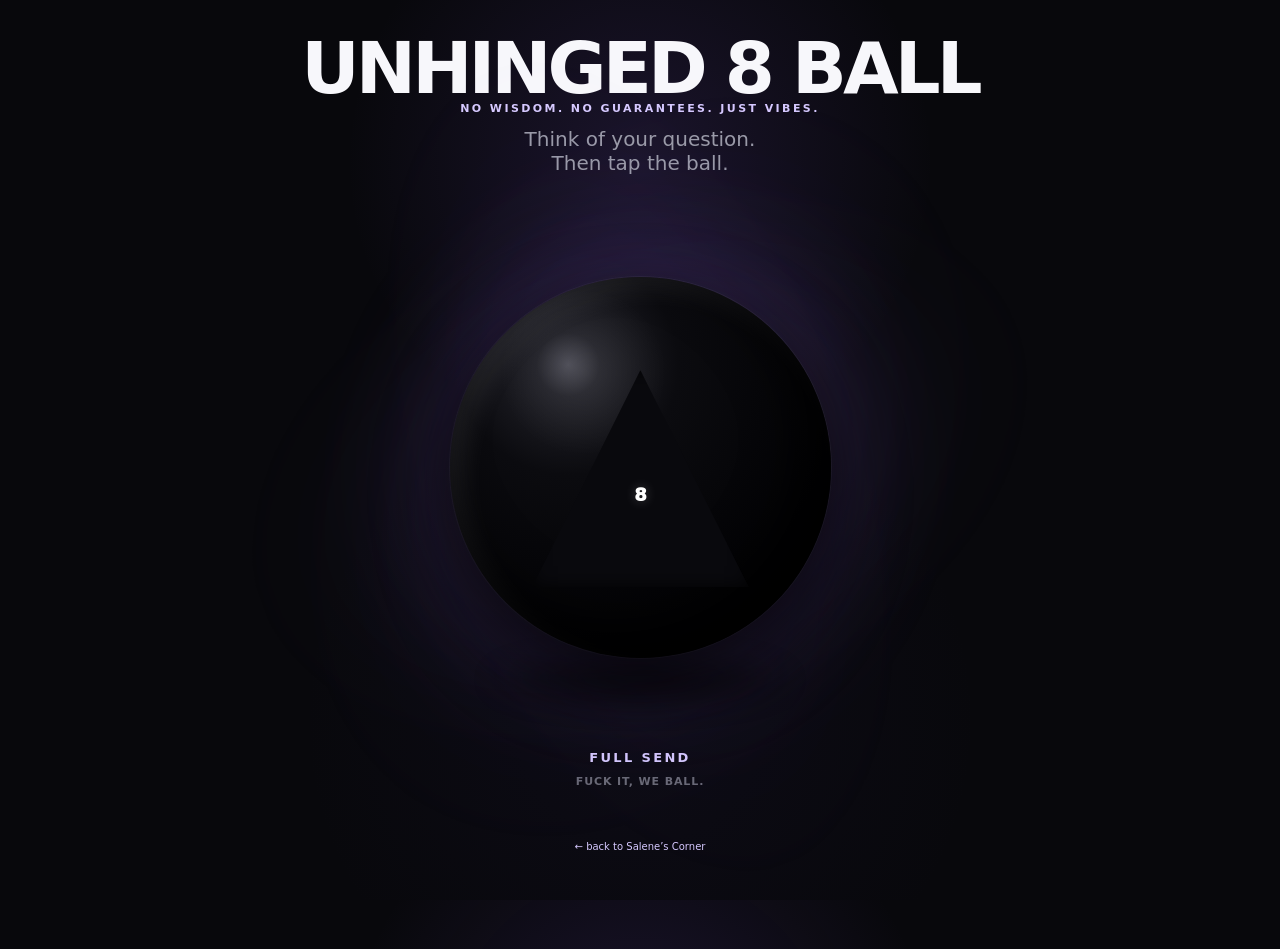
==== index.html @ 7e84ca49 "Use footer home link" ====
<!DOCTYPE html>
<html lang="en">
<head>
<meta charset="UTF-8">
<meta name="viewport" content="width=device-width, initial-scale=1.0">
<title>Unhinged 8 Ball | Think It. Tap It. Ball.</title>
<meta name="description" content="Think of your question. Tap the Unhinged 8 Ball. Accept your fate.">
<style>
  * { box-sizing: border-box; }

  :root {
    --bg: #08080c;
    --panel: #111118;
    --text: #f7f7fb;
    --muted: #9a9aa8;
    --accent: #9b7cff;
    --accent2: #d6c9ff;
  }

  html, body {
    margin: 0;
    min-height: 100%;
    background:
      radial-gradient(circle at 50% 18%, rgba(112, 75, 190, .18), transparent 30%),
      radial-gradient(circle at 50% 80%, rgba(54, 38, 105, .10), transparent 35%),
      var(--bg);
    color: var(--text);
    font-family: Inter, ui-sans-serif, system-ui, -apple-system, BlinkMacSystemFont, "Segoe UI", sans-serif;
  }

  body {
    min-height: 100vh;
    display: flex;
    justify-content: center;
    overflow-x: hidden;
  }

  .app {
    width: min(920px, 100%);
    min-height: 100vh;
    padding: 34px 20px 48px;
    display: flex;
    flex-direction: column;
    align-items: center;
  }

  header {
    text-align: center;
    margin-bottom: 8px;
  }

  .eyebrow {
    color: var(--accent2);
    font-size: 11px;
    font-weight: 800;
    letter-spacing: .22em;
    text-transform: uppercase;
    margin-bottom: 8px;
  }

  h1 {
    margin: 0;
    font-size: clamp(38px, 8vw, 72px);
    line-height: .95;
    letter-spacing: -.055em;
    font-weight: 900;
  }

  .tagline {
    margin: 12px 0 0;
    color: var(--muted);
    font-size: clamp(15px, 2.8vw, 20px);
  }

  .ball-stage {
    position: relative;
    width: min(520px, 88vw);
    aspect-ratio: 1;
    display: grid;
    place-items: center;
    margin: 4px auto 10px;
    cursor: pointer;
    user-select: none;
    -webkit-tap-highlight-color: transparent;
    overflow: visible;
    isolation: isolate;
  }

  .ball-glow {
    position: absolute;
    width: 78%;
    height: 78%;
    border-radius: 50%;
    background: rgba(123, 82, 211, .16);
    filter: blur(50px);
    transition: opacity .35s, transform .35s;
  }

  .ball-glow.pulse {
    animation: glowPulse 1.15s ease both;
  }

  @keyframes glowPulse {
    0% { opacity: .45; transform: scale(.92); }
    45% { opacity: 1; transform: scale(1.12); }
    100% { opacity: .45; transform: scale(1); }
  }

  .ball {
    position: relative;
    z-index: 10;
    width: 76%;
    aspect-ratio: 1;
    border-radius: 50%;
    background:
      radial-gradient(circle at 31% 23%, #45454f 0%, #202027 8%, #0b0b0f 28%, #020204 70%, #000 100%);
    box-shadow:
      inset -25px -28px 55px rgba(0,0,0,.9),
      inset 13px 12px 25px rgba(255,255,255,.08),
      0 28px 70px rgba(0,0,0,.75),
      0 0 0 1px rgba(255,255,255,.06);
    transition: transform .25s ease, filter .25s ease;
    will-change: transform;
  }

  .ball::before {
    content: "";
    position: absolute;
    left: 0;
    top: 0;
    width: 100%;
    height: 100%;
    border-radius: 50%;
    background: radial-gradient(circle at 35% 25%, rgba(255,255,255,.08), transparent 22%);
    pointer-events: none;
  }

  .ball-stage::after {
    z-index: 0;
    content: "";
    position: absolute;
    left: 50%;
    bottom: 7%;
    width: 54%;
    height: 10%;
    transform: translateX(-50%);
    border-radius: 50%;
    background: radial-gradient(ellipse, rgba(0,0,0,.88) 0%, rgba(0,0,0,.5) 48%, transparent 76%);
    filter: blur(13px);
    opacity: .82;
    pointer-events: none;
    z-index: 0;
    transform-origin: center;
  }

  .ball-stage.active::after {
    animation: shadowDance 1.35s cubic-bezier(.36,.07,.19,.97) both;
  }

  @keyframes shadowDance {
    0% { width: 54%; opacity: .82; transform: translateX(-50%) scaleX(1) scaleY(1); }
    14% { width: 38%; opacity: .55; transform: translateX(-115%) scaleX(.65) scaleY(.65) rotate(-8deg); }
    28% { width: 74%; opacity: .96; transform: translateX(15%) scaleX(1.22) scaleY(1.2) rotate(10deg); }
    42% { width: 28%; opacity: .45; transform: translateX(-135%) scaleX(.48) scaleY(.52) rotate(-13deg); }
    56% { width: 80%; opacity: 1; transform: translateX(18%) scaleX(1.3) scaleY(1.28) rotate(14deg); }
    70% { width: 34%; opacity: .52; transform: translateX(-105%) scaleX(.62) scaleY(.65) rotate(-8deg); }
    84% { width: 64%; opacity: .9; transform: translateX(2%) scaleX(1.08) scaleY(1.1) rotate(6deg); }
    94% { width: 52%; opacity: .76; transform: translateX(-45%) scaleX(.96) scaleY(.98) rotate(-2deg); }
    100% { width: 54%; opacity: .82; transform: translateX(-50%) scaleX(1) scaleY(1) rotate(0); }
  }

  .window {
    position: absolute;
    left: 50%;
    top: 53%;
    transform: translate(-50%, -50%);
    width: 57%;
    aspect-ratio: 1;
    background: transparent;
    display: grid;
    place-items: center;
    padding: 0;
    overflow: visible;
    z-index: 2;
  }

  .window::before {
    content: "";
    position: absolute;
    inset: 0;
    background: #09090d;
    clip-path: polygon(50% 0%, 100% 100%, 0% 100%);
    box-shadow: inset 0 0 18px rgba(0,0,0,.9);
    z-index: 0;
    pointer-events: none;
  }

  .answer {
    position: absolute;
    top: 44%;
    left: 24%;
    width: 52%;
    height: 28%;
    display: flex;
    align-items: center;
    justify-content: center;
    text-align: center;
    color: #fff;
    font-size: 18px;
    line-height: 1.03;
    font-weight: 950;
    letter-spacing: -.025em;
    text-transform: uppercase;
    overflow: visible;
    overflow-wrap: anywhere;
    word-break: break-word;
    hyphens: none;
    text-shadow: 0 0 12px rgba(255,255,255,.22);
    z-index: 20;
    padding: 2px;
  }

  .answer.reveal {
    animation: reveal .45s ease both;
  }

  @keyframes reveal {
    0% { opacity: 0; transform: translateY(7px); filter: blur(4px); }
    55% { opacity: .85; transform: translateY(-1px); filter: blur(0); }
    100% { opacity: 1; transform: translateY(0); filter: blur(0); }
  }

  .ball.shaking {
    animation: violentShake 1.35s cubic-bezier(.36,.07,.19,.97) both;
  }

  @keyframes violentShake {
    0%   { transform: translate3d(0,0,0) rotateZ(0deg) rotateX(0deg) rotateY(0deg) scale(1); }
    7%   { transform: translate3d(-24px,-10px,0) rotateZ(-8deg) rotateX(5deg) rotateY(-5deg) scale(1.02); }
    14%  { transform: translate3d(32px,8px,0) rotateZ(10deg) rotateX(-6deg) rotateY(7deg) scale(1.04); }
    21%  { transform: translate3d(-48px,18px,0) rotateZ(-14deg) rotateX(8deg) rotateY(-10deg) scale(1.06); }
    28%  { transform: translate3d(54px,-15px,0) rotateZ(17deg) rotateX(-9deg) rotateY(12deg) scale(1.08); }
    35%  { transform: translate3d(-62px,13px,0) rotateZ(-20deg) rotateX(11deg) rotateY(-14deg) scale(1.1); }
    42%  { transform: translate3d(68px,-18px,0) rotateZ(23deg) rotateX(-12deg) rotateY(16deg) scale(1.11); }
    49%  { transform: translate3d(-70px,20px,0) rotateZ(-25deg) rotateX(13deg) rotateY(-18deg) scale(1.12); }
    56%  { transform: translate3d(72px,-18px,0) rotateZ(27deg) rotateX(-14deg) rotateY(19deg) scale(1.12); }
    63%  { transform: translate3d(-65px,15px,0) rotateZ(-24deg) rotateX(12deg) rotateY(-17deg) scale(1.1); }
    70%  { transform: translate3d(56px,-12px,0) rotateZ(21deg) rotateX(-10deg) rotateY(15deg) scale(1.08); }
    77%  { transform: translate3d(-43px,9px,0) rotateZ(-17deg) rotateX(8deg) rotateY(-12deg) scale(1.06); }
    84%  { transform: translate3d(30px,-6px,0) rotateZ(12deg) rotateX(-6deg) rotateY(8deg) scale(1.04); }
    90%  { transform: translate3d(-18px,4px,0) rotateZ(-7deg) rotateX(4deg) rotateY(-5deg) scale(1.02); }
    96%  { transform: translate3d(7px,-1px,0) rotateZ(3deg) rotateX(-1deg) rotateY(2deg) scale(1.01); }
    100% { transform: translate3d(0,0,0) rotateZ(0deg) rotateX(0deg) rotateY(0deg) scale(1); }
  }

  .ball-stage:hover .ball:not(.shaking) {
    transform: translateY(-5px) scale(1.01);
  }

  .instructions {
    color: #777784;
    font-size: 12px;
    margin-top: -4px;
    margin-bottom: 24px;
  }

  .panel {
    width: min(680px, 100%);
    background: rgba(17,17,24,.78);
    border: 1px solid rgba(255,255,255,.08);
    border-radius: 24px;
    padding: 18px;
    backdrop-filter: blur(18px);
    box-shadow: 0 20px 60px rgba(0,0,0,.25);
  }

  label {
    display: block;
    color: #aaaab7;
    font-size: 12px;
    font-weight: 800;
    letter-spacing: .08em;
    text-transform: uppercase;
    margin: 0 0 8px 4px;
  }

  textarea {
    width: 100%;
    min-height: 76px;
    resize: vertical;
    border: 1px solid rgba(255,255,255,.1);
    border-radius: 16px;
    outline: none;
    background: #0a0a0f;
    color: white;
    padding: 16px;
    font: inherit;
    font-size: 16px;
    line-height: 1.4;
    transition: border-color .2s, box-shadow .2s;
  }

  textarea::placeholder { color: #5f5f6b; }

  textarea:focus {
    border-color: rgba(155,124,255,.7);
    box-shadow: 0 0 0 4px rgba(155,124,255,.1);
  }

  .buttons {
    display: grid;
    grid-template-columns: 1fr 1fr;
    gap: 10px;
    margin-top: 10px;
  }

  button {
    border: 0;
    border-radius: 14px;
    padding: 15px 16px;
    font: inherit;
    font-weight: 900;
    cursor: pointer;
    transition: transform .15s ease, filter .15s ease, background .15s ease;
  }

  button:active { transform: scale(.97); }

  .shake-btn {
    color: #09090c;
    background: linear-gradient(135deg, #e4dcff, #9677ff);
  }

  .shake-btn:hover { filter: brightness(1.08); }

  .again-btn {
    color: #e8e8ef;
    background: #24242d;
  }

  .again-btn:hover { background: #2c2c37; }

  .status {
    min-height: 20px;
    margin-top: 12px;
    text-align: center;
    color: #777784;
    font-size: 12px;
    font-weight: 700;
  }

  .history {
    width: min(680px, 100%);
    margin-top: 18px;
  }

  .history-title {
    color: #686875;
    font-size: 10px;
    letter-spacing: .16em;
    text-transform: uppercase;
    font-weight: 900;
    margin: 0 0 8px 4px;
  }

  .history-list {
    display: flex;
    flex-direction: column;
    gap: 7px;
  }

  .history-item {
    border: 1px solid rgba(255,255,255,.05);
    background: rgba(255,255,255,.025);
    border-radius: 12px;
    padding: 10px 12px;
  }

  .history-q {
    color: #8b8b97;
    font-size: 12px;
  }

  .history-a {
    margin-top: 3px;
    color: #e8e8ef;
    font-size: 13px;
    font-weight: 800;
  }

  .footer {
    margin-top: auto;
    padding-top: 38px;
    color: #4d4d58;
    font-size: 11px;
    text-align: center;
  }

  .salene-home-link { display: inline-block; margin-top: 9px; color: var(--accent2); text-decoration: none; }
  .salene-home-link:hover, .salene-home-link:focus-visible { text-decoration: underline; outline: none; }

  @media (max-width: 560px) {
    .answer {
      top: 43%;
      left: 22%;
      width: 56%;
      height: 29%;
      font-size: 14px;
    }
  }

  @media (prefers-reduced-motion: reduce) {
    *, *::before, *::after {
      animation-duration: .01ms !important;
      animation-iteration-count: 1 !important;
      transition-duration: .01ms !important;
    }
  }

  .fog {
    position: absolute;
    left: 50%;
    top: 50%;
    width: 124%;
    height: 124%;
    margin: 0;
    border-radius: 50%;
    pointer-events: none;
    opacity: .22;
    filter: blur(25px);
    background: radial-gradient(ellipse at center, rgba(183,158,255,.5) 0%, rgba(120,90,190,.2) 34%, transparent 68%);
    mix-blend-mode: screen;
    transform-origin: 50% 50%;
    z-index: 1;
  }

  .fog-a {
    transform: translate(-50%, -50%) rotate(-20deg) scale(1.12, .72);
    animation: fogSwirlA 9s ease-in-out infinite;
  }

  .fog-b {
    transform: translate(-50%, -50%) rotate(35deg) scale(.82, 1.12);
    opacity: .16;
    animation: fogSwirlB 11s ease-in-out infinite reverse;
  }

  .fog-c {
    transform: translate(-50%, -50%) rotate(70deg) scale(1.18, .62);
    opacity: .12;
    animation: fogSwirlC 13s ease-in-out infinite;
  }

  @keyframes fogSwirlA {
    0%, 100% {
      transform: translate(-50%, -50%) rotate(-20deg) scale(1.12, .72);
    }
    50% {
      transform: translate(-50%, -50%) rotate(20deg) scale(1.22, .82);
    }
  }

  @keyframes fogSwirlB {
    0%, 100% {
      transform: translate(-50%, -50%) rotate(35deg) scale(.82, 1.12);
    }
    50% {
      transform: translate(-50%, -50%) rotate(-35deg) scale(.92, 1.22);
    }
  }

  @keyframes fogSwirlC {
    0%, 100% {
      transform: translate(-50%, -50%) rotate(-25deg) scale(1.18, .62);
    }
    50% {
      transform: translate(-50%, -50%) rotate(25deg) scale(1.28, .7);
    }
  }

  .ball-stage.active .fog {
    opacity: .9;
    filter: blur(14px);
    transform-origin: 50% 50%;
    z-index: 0;
  }

  .ball-stage {
    outline: none;
  }

  .tap-prompt {
    margin-top: -7px;
    color: #d6c9ff;
    font-size: 13px;
    font-weight: 900;
    letter-spacing: .18em;
    text-align: center;
    text-transform: uppercase;
    transition: opacity .25s, transform .25s;
  }

  .status {
    min-height: 20px;
    margin-top: 10px;
    color: #696976;
    font-size: 11px;
    font-weight: 800;
    letter-spacing: .08em;
    text-align: center;
    text-transform: uppercase;
  }

  .footer {
    margin-top: auto;
    padding-top: 36px;
    color: #454550;
    font-size: 10px;
    text-align: center;
  }

  .ball-stage.impact {
    animation: stageImpact .22s ease-in-out 3;
  }

  @keyframes stageImpact {
    0%, 100% { transform: translateX(0); }
    25% { transform: translateX(-4px); }
    75% { transform: translateX(4px); }
  }


  .shadow-surge {
    z-index: 0;
    position: absolute;
    left: 50%;
    bottom: 8%;
    width: 28%;
    height: 5%;
    border-radius: 50%;
    background: rgba(0,0,0,.62);
    filter: blur(9px);
    opacity: 0;
    pointer-events: none;
    z-index: 0;
  }

  .ball-stage.active .shadow-surge {
    opacity: .8;
    animation: surgeShadow 1.35s ease both;
  }

  @keyframes surgeShadow {
    0%, 100% { transform: translateX(-50%) scale(1); }
    8% { transform: translateX(-180%) scale(.65); }
    16% { transform: translateX(90%) scale(1.35); }
    24% { transform: translateX(-210%) scale(.5); }
    32% { transform: translateX(110%) scale(1.5); }
    40% { transform: translateX(-190%) scale(.48); }
    48% { transform: translateX(120%) scale(1.55); }
    56% { transform: translateX(-170%) scale(.58); }
    64% { transform: translateX(90%) scale(1.35); }
    74% { transform: translateX(-105%) scale(.75); }
    84% { transform: translateX(60%) scale(1.18); }
    94% { transform: translateX(-20%) scale(.95); }
  }


  .energy-ring {
    position: absolute;
    z-index: 2;
    left: 50%;
    top: 50%;
    width: 86%;
    aspect-ratio: 1;
    border: 2px solid rgba(190,165,255,.45);
    border-radius: 50%;
    transform: translate(-50%,-50%) scale(.8);
    opacity: 0;
    pointer-events: none;
  }

  .ring-one { border-style: solid; }
  .ring-two { width: 104%; border: 2px dashed rgba(215,195,255,.38); }

  .ball-stage.active .ring-one {
    animation: energyRing 1.35s ease-out both;
  }

  .ball-stage.active .ring-two {
    animation: energyRing 1.35s .08s ease-out both, ringSpin 1.35s linear both;
  }

  @keyframes energyRing {
    0% { opacity: 0; transform: translate(-50%,-50%) scale(.65); }
    18% { opacity: .65; }
    70% { opacity: .22; }
    100% { opacity: 0; transform: translate(-50%,-50%) scale(1.35); }
  }

  @keyframes ringSpin {
    from { rotate: 0deg; }
    to { rotate: 220deg; }
  }

  .spark-field {
    position: absolute;
    z-index: 4;
    inset: 8%;
    pointer-events: none;
    z-index: 4;
  }

  .spark-field i {
    position: absolute;
    width: 7px;
    height: 7px;
    border-radius: 50%;
    background: rgba(225,214,255,.9);
    box-shadow: 0 0 10px rgba(185,155,255,.8);
    opacity: 0;
  }

  .spark-field i:nth-child(1) { --sx: -35px; --sy: -10px; left: 12%; top: 42%; }
  .spark-field i:nth-child(2) { --sx: -24px; --sy: -32px; left: 22%; top: 19%; }
  .spark-field i:nth-child(3) { --sx: -4px; --sy: -42px; left: 39%; top: 8%; }
  .spark-field i:nth-child(4) { --sx: 28px; --sy: -30px; left: 68%; top: 14%; }
  .spark-field i:nth-child(5) { --sx: 40px; --sy: -8px; left: 84%; top: 34%; }
  .spark-field i:nth-child(6) { --sx: 42px; --sy: 18px; left: 89%; top: 61%; }
  .spark-field i:nth-child(7) { --sx: 28px; --sy: 34px; left: 72%; top: 83%; }
  .spark-field i:nth-child(8) { --sx: 5px; --sy: 42px; left: 51%; top: 91%; }
  .spark-field i:nth-child(9) { --sx: -28px; --sy: 34px; left: 27%; top: 82%; }
  .spark-field i:nth-child(10) { --sx: -42px; --sy: 16px; left: 10%; top: 66%; }
  .spark-field i:nth-child(11) { --sx: -28px; --sy: -8px; left: 31%; top: 35%; }
  .spark-field i:nth-child(12) { --sx: 31px; --sy: 7px; left: 73%; top: 48%; }

  .ball-stage.active .spark-field i {
    animation: sparks 1.15s ease-out both;
  }

  .ball-stage.active .spark-field i:nth-child(2n) { animation-delay: .08s; }
  .ball-stage.active .spark-field i:nth-child(3n) { animation-delay: .16s; }
  .ball-stage.active .spark-field i:nth-child(5n) { animation-delay: .24s; }

  @keyframes sparks {
    0% { opacity: 0; transform: scale(.2) translate(0,0); }
    18% { opacity: 1; }
    100% { opacity: 0; transform: scale(1.8) translate(var(--sx, 0), var(--sy, -18px)); }
  }


  .ball-stage.flash::before {
    content: "";
    position: absolute;
    inset: 15%;
    border-radius: 50%;
    background: rgba(220,205,255,.22);
    filter: blur(30px);
    opacity: 0;
    pointer-events: none;
    z-index: 6;
  }

  .ball-stage.active.flash::before {
    animation: oracleFlash .12s ease-out both;
  }

  @keyframes oracleFlash {
    0% { opacity: 0; transform: scale(.7); }
    40% { opacity: .75; transform: scale(1.1); }
    100% { opacity: 0; transform: scale(1.3); }
  }

  .ball-stage.active .ball-glow {
    animation: glowPulse 1.35s ease-in-out both, glowFlicker 1.35s linear both;
  }

  @keyframes glowFlicker {
    0%, 100% { filter: blur(50px); }
    18% { filter: blur(32px); }
    24% { filter: blur(58px); }
    42% { filter: blur(28px); }
    58% { filter: blur(55px); }
    76% { filter: blur(34px); }
  }


  @media (min-width: 561px) {
    .ball-stage {
      width: min(560px, 76vw);
    }

    .ball {
      width: 68%;
    }

    .ball-stage.active .fog {
      opacity: .9;
    }

    .ball-stage.active .energy-ring {
      animation-duration: 1.35s;
    }

    .ball-stage.active .spark-field i {
      animation-duration: 1.35s;
    }
  }

  @media (max-width: 560px) {
    .answer {
      top: 44%;
      left: 18%;
      width: 64%;
      height: 29%;
      font-size: clamp(10px, 3vw, 15px);
    }

    .answer.long {
      font-size: clamp(7.5px, 2.7vw, 11px);
    }

    .answer.very-long {
      font-size: clamp(5.8px, 2.1vw, 8.5px);
    }
  }

</style>
</head>
<body>
<main class="app">
  <header>
    <h1>UNHINGED 8 BALL</h1>
    <div class="eyebrow">NO WISDOM. NO GUARANTEES. JUST VIBES.</div>
    <p class="tagline">Think of your question.<br>Then tap the ball.</p>
  </header>

  <section class="ball-stage" id="ballStage" aria-label="Tap the 8 Ball">
    <div class="fog fog-a"></div>
    <div class="fog fog-b"></div>
    <div class="fog fog-c"></div>
    <div class="ball-glow"></div>
    <div class="energy-ring ring-one"></div>
    <div class="energy-ring ring-two"></div>
    <div class="spark-field" aria-hidden="true">
      <i></i><i></i><i></i><i></i><i></i><i></i><i></i><i></i><i></i><i></i><i></i><i></i>
    </div>
    <div class="shadow-surge"></div>

    <div class="ball" id="ball">
      <div class="window">
        <div class="answer" id="answer">8</div>
      </div>
    </div>
  </section>

  <div class="tap-prompt" id="tapPrompt">FULL SEND</div>
  <div class="status" id="status">FUCK IT, WE BALL.</div>
  <footer class="footer"><a class="salene-home-link" href="https://saleney.github.io/">← back to Salene’s Corner</a></footer>

</main>

<script>
const answers = [
  "GIRL. STAND UP.",
  "BE FUCKING SERIOUS.",
  "YOU KNOW DAMN WELL.",
  "I'M NOT ENABLING THIS.",
  "ABSOLUTELY NOT. GO TO BED.",
  "DELETE THE NUMBER.",
  "BLOCKED IN THE SPIRITUAL REALM.",
  "THAT'S BETWEEN YOU AND GOD.",
  "ASK YOUR THERAPIST.",
  "I'M AN ORACLE, NOT A MIRACLE WORKER.",
  "WE'VE DISCUSSED THIS.",
  "YOU'RE EMBARRASSING BOTH OF US.",
  "PUT THE PHONE DOWN.",
  "LOG OFF.",
  "CLOSE THE APP.",
  "NO ❤️",
  "I HAVE CONCERNS.",
  "THIS IS WHY I HAVE TRUST ISSUES.",
  "YOU'RE ABOUT TO LEARN THE HARD WAY.",
  "CHARACTER DEVELOPMENT INCOMING.",
  "THAT SOUNDS LIKE A TERRIBLE IDEA.",
  "I'M GOING TO PRETEND YOU DIDN'T ASK THAT.",
  "RESPECTFULLY, WHAT THE FUCK?",
  "YOU'RE BETTER THAN THIS.",
  "BECAUSE APPARENTLY WE HAVE TO LEARN EVERYTHING THE HARD WAY.",
  "I CAN'T KEEP DOING THIS WITH YOU.",
  "YOU'RE ASKING THE WRONG BALL.",
  "THE ANSWER IS IN YOUR NOTES APP.",
  "CHECK YOUR OWN TEXTS.",
  "THIS IS A 2 A.M. DECISION AND IT SHOWS.",
  "SLEEP ON IT.",
  "WAIT 24 HOURS.",
  "NO DECISIONS WHILE EMOTIONAL.",
  "YOU'RE IN YOUR DELUSIONAL ERA.",
  "I SUPPORT THE DELUSION.",
  "HONESTLY? SEND IT.",
  "CHAOS APPROVED.",
  "I DID NOT EXPECT YOU TO ASK THAT.",
  "FASCINATING. TERRIBLE.",
  "I'M NOT SIGNING OFF ON THIS.",
  "YOU'RE GOING TO DO IT ANYWAY, AREN'T YOU?",
  "FINE. FUCK IT.",
  "MAY GOD BE WITH YOU.",
  "GIRL WHAT.",
  "I'M TIRED.",
  "YOU CANNOT KEEP BRINGING ME THIS.",
  "YOU NEED TO SIT DOWN.",
  "THE BALL HAS CONCERNS.",
  "I HAVE QUESTIONS TOO.",
  "WE BOTH KNOW THE ANSWER.",
  "YOU DID NOT COME HERE FOR THE TRUTH.",
  "YOU CAME HERE FOR VALIDATION.",
  "AND I'M NOT GIVING IT TO YOU.",
  "THE 8 BALL HAS LEFT THE CHAT.",
  "THIS IS ABOVE MY PAY GRADE.",
  "I WOULD NOT TELL MY WORST ENEMY TO DO THIS.",
  "ABSOLUTELY NOT, NEXT.",
  "YOU'RE FREE TO IGNORE ME. YOU WON'T.",
  "DO IT. I WANT TO SEE WHAT HAPPENS.",
  "FUCK AROUND AND FIND OUT.",
  "CONGRATULATIONS, YOU'VE CREATED A PROBLEM.",
  "I'M SCREAMING.",
  "OH, THIS IS GOING TO BE BAD.",
  "NOT THE MOVE.",
  "WHAT COULD POSSIBLY GO WRONG?",
  "LIFE IS SHORT. MAKE QUESTIONABLE CHOICES.",
  "YOLO, BUT WITH CONSEQUENCES.",
  "I DIDN'T SAY IT WAS A GOOD IDEA. I SAID DO IT.",
  "NO THOUGHTS. JUST VIBES.",
  "THIS WILL EITHER BE ICONIC OR A TERRIBLE MISTAKE.",
  "FUCK IT, WE BALL.",
  "WE BALL.",
  "SEND IT.",
  "YOU'VE BEEN WAITING FOR PERMISSION. HERE IT IS.",
  "I'M NOT YOUR MOM.",
  "YOU'RE MAKING THIS MY PROBLEM NOW.",
  "ABSOLUTELY UNHINGED. APPROVED.",
  "I CANNOT IN GOOD CONSCIENCE RECOMMEND THIS. WHICH MEANS... PROBABLY.",
  "I'M NOT SAYING YES. I'M ALSO NOT SAYING NO. GOOD LUCK.",
  "THE VIBES ARE QUESTIONABLE.",
  "THE VIBES ARE IMMACULATE. PROCEED.",
  "THIS IS A TERRIBLE IDEA. I LOVE IT.",
  "YOU'RE GOING TO HAVE A STORY TO TELL.",
  "NOTHING GOOD HAPPENS AFTER MIDNIGHT.",
  "YOU ALREADY KNOW WHAT YOU SHOULD DO.",
  "I SAID WHAT I SAID.",
  "NEXT QUESTION.",
  "I REFUSE TO PARTICIPATE.",
  "WE ARE NOT REVISITING THIS.",
  "THERE IS NO ADULT SUPERVISION HERE.",
  "YOU'RE ON YOUR OWN, SOLDIER.",
  "I BELIEVE IN YOU. UNFORTUNATELY.",
  "EMOTIONALLY? YES. LOGICALLY? ABSOLUTELY NOT.",
  "MY SOURCES SAY: GIRL, NO.",
  "THE ANSWER IS LOUDER THAN YOUR EXCUSES.",
  "I'M GOING TO NEED YOU TO BE NORMAL FOR FIVE MINUTES.",
  "YOU'RE REALLY COMMITTED TO THE BIT.",
  "I RESPECT THE AUDACITY.",
  "HONESTLY? ICONIC.",
  "THIS IS HOW THE PLOT THICKENS.",
  "CHARACTER DEVELOPMENT HAS ENTERED THE CHAT."
];

const rareAnswers = [
  "FUCK IT, WE BALL.",
  "THE BALL HAS CHOSEN CHAOS.",
  "YOU'RE GOING TO DO IT. I'M JUST HERE FOR THE CONSEQUENCES.",
  "I HAVE SEEN THE FUTURE. IT'S MESSY.",
  "I'M CALLING THE COUNCIL.",
  "THE PROPHECY WAS NOT PREPARED FOR THIS.",
  "ERROR: TOO UNHINGED TO ANSWER.",
  "THE BALL IS JUDGING YOU SILENTLY.",
  "I'M PUTTING THIS QUESTION BACK IN THE BOX."
];

const ball = document.getElementById("ball");
const stage = document.getElementById("ballStage");
const answer = document.getElementById("answer");
const glow = document.querySelector(".ball-glow");
const prompt = document.getElementById("tapPrompt");
const status = document.getElementById("status");

let shaking = false;
let lastIndex = -1;
let lastAnswer = null;

function fitAnswer() {
  answer.style.fontSize = "";

  // One shared default size for the entire answer set. Only shrink when the
  // rendered answer cannot fit inside the triangle's safe middle zone.
  const defaultSize = window.innerWidth < 560 ? 14 : 18;
  const minSize = window.innerWidth < 560 ? 8 : 10;
  let size = defaultSize;

  answer.classList.remove("long", "very-long");
  answer.style.fontSize = size + "px";

  const safeWidth = answer.clientWidth - 10;
  const safeHeight = answer.clientHeight - 8;

  while (size > minSize) {
    const range = document.createRange();
    range.selectNodeContents(answer);
    const textRect = range.getBoundingClientRect();

    if (
      textRect.width <= safeWidth &&
      textRect.height <= safeHeight
    ) {
      break;
    }

    size -= 0.5;
    answer.style.fontSize = size + "px";
  }
}

function pickAnswer() {
  const useRare = Math.random() < 0.08;
  const pool = useRare ? rareAnswers : answers;

  let result;
  do {
    result = pool[Math.floor(Math.random() * pool.length)];
  } while (pool.length > 1 && result === lastAnswer);

  lastAnswer = result;
  return result;
}


// ---------- UNHINGED SOUND ENGINE ----------
let audioCtx = null;

function getAudio() {
  if (!audioCtx) {
    audioCtx = new (window.AudioContext || window.webkitAudioContext)();
  }
  if (audioCtx.state === "suspended") audioCtx.resume();
  return audioCtx;
}

function noiseBurst(duration, volume, filterFreq, type = "bandpass") {
  const ctx = getAudio();
  const buffer = ctx.createBuffer(1, Math.floor(ctx.sampleRate * duration), ctx.sampleRate);
  const data = buffer.getChannelData(0);

  for (let i = 0; i < data.length; i++) {
    data[i] = (Math.random() * 2 - 1) * Math.pow(1 - i / data.length, 1.8);
  }

  const source = ctx.createBufferSource();
  const filter = ctx.createBiquadFilter();
  const gain = ctx.createGain();

  filter.type = type;
  filter.frequency.value = filterFreq;
  filter.Q.value = 1.2;
  gain.gain.setValueAtTime(volume, ctx.currentTime);
  gain.gain.exponentialRampToValueAtTime(.001, ctx.currentTime + duration);

  source.buffer = buffer;
  source.connect(filter);
  filter.connect(gain);
  gain.connect(ctx.destination);
  source.start();
}

function thump() {
  const ctx = getAudio();
  const now = ctx.currentTime;

  // Short plastic knock, not a bass hit.
  const osc = ctx.createOscillator();
  const gain = ctx.createGain();
  const filter = ctx.createBiquadFilter();

  osc.type = "triangle";
  osc.frequency.setValueAtTime(210, now);
  osc.frequency.exponentialRampToValueAtTime(105, now + .07);

  filter.type = "bandpass";
  filter.frequency.value = 620;
  filter.Q.value = 3;

  gain.gain.setValueAtTime(.0001, now);
  gain.gain.exponentialRampToValueAtTime(.13, now + .006);
  gain.gain.exponentialRampToValueAtTime(.001, now + .085);

  osc.connect(filter);
  filter.connect(gain);
  gain.connect(ctx.destination);
  osc.start(now);
  osc.stop(now + .09);
}

function shakeSound() {
  const ctx = getAudio();
  const now = ctx.currentTime;

  // Bright, irregular plastic clicks. These should sound like the ball
  // physically rattling, rather than a low electronic buzz.
  for (let i = 0; i < 17; i++) {
    const t = now + i * .062 + Math.random() * .025;
    const osc = ctx.createOscillator();
    const gain = ctx.createGain();
    const filter = ctx.createBiquadFilter();

    osc.type = i % 3 === 0 ? "square" : "triangle";
    const base = 420 + Math.random() * 520;
    osc.frequency.setValueAtTime(base, t);
    osc.frequency.exponentialRampToValueAtTime(base * .55, t + .035);

    filter.type = "bandpass";
    filter.frequency.value = 850 + Math.random() * 900;
    filter.Q.value = 2.5;

    gain.gain.setValueAtTime(.0001, t);
    gain.gain.exponentialRampToValueAtTime(.035 + Math.random() * .035, t + .004);
    gain.gain.exponentialRampToValueAtTime(.0001, t + .045);

    osc.connect(filter);
    filter.connect(gain);
    gain.connect(ctx.destination);
    osc.start(t);
    osc.stop(t + .05);
  }

  // Very light high-passed air underneath the clicks.
  noiseBurst(.9, .018, 1800, "highpass");
}

function whoosh() {
  const ctx = getAudio();
  const now = ctx.currentTime;

  // Airy upward sweep with no sub-bass.
  const osc = ctx.createOscillator();
  const gain = ctx.createGain();
  const filter = ctx.createBiquadFilter();

  osc.type = "sine";
  osc.frequency.setValueAtTime(260, now);
  osc.frequency.exponentialRampToValueAtTime(1050, now + .48);

  filter.type = "highpass";
  filter.frequency.setValueAtTime(350, now);
  filter.frequency.exponentialRampToValueAtTime(900, now + .48);

  gain.gain.setValueAtTime(.0001, now);
  gain.gain.exponentialRampToValueAtTime(.045, now + .12);
  gain.gain.exponentialRampToValueAtTime(.001, now + .55);

  osc.connect(filter);
  filter.connect(gain);
  gain.connect(ctx.destination);
  osc.start(now);
  osc.stop(now + .57);

  noiseBurst(.5, .012, 2200, "highpass");
}

function revealSound() {
  const ctx = getAudio();
  const now = ctx.currentTime;

  // Two soft tones for the "oracle speaks" moment.
  [261.63, 392.00].forEach((freq, i) => {
    const osc = ctx.createOscillator();
    const gain = ctx.createGain();

    osc.type = "sine";
    osc.frequency.value = freq;

    gain.gain.setValueAtTime(.0001, now + i * .055);
    gain.gain.exponentialRampToValueAtTime(.09, now + i * .055 + .025);
    gain.gain.exponentialRampToValueAtTime(.001, now + i * .055 + .55);

    osc.connect(gain);
    gain.connect(ctx.destination);
    osc.start(now + i * .055);
    osc.stop(now + i * .055 + .58);
  });
}


function shake() {
  if (shaking) return;
  shaking = true;

  // Unlock audio from the user's tap and start the physical sequence.
  getAudio();
  thump();
  shakeSound();

  prompt.textContent = "THE BALL IS THINKING...";
  status.textContent = "FUCK IT, WE BALL.";

  setTimeout(() => { status.textContent = "OH, YOU WANT AN ANSWER?"; }, 280);
  setTimeout(() => { status.textContent = "HOLD ON."; }, 620);
  setTimeout(() => { status.textContent = "CHAOS IN PROGRESS."; }, 920);

  answer.classList.remove("reveal", "long", "very-long");
  answer.style.opacity = "0";
  glow.classList.remove("pulse");
  stage.classList.add("active");
  ball.classList.remove("shaking");
  stage.classList.remove("flash");
  void ball.offsetWidth;
  void glow.offsetWidth;
  ball.classList.add("shaking");
  glow.classList.add("pulse");

  setTimeout(() => {
    whoosh();
    stage.classList.add("flash");
    setTimeout(() => stage.classList.remove("flash"), 160);
  }, 260);

  setTimeout(() => {
    stage.classList.add("flash");
    setTimeout(() => stage.classList.remove("flash"), 160);
  }, 650);

  setTimeout(() => {
    stage.classList.add("impact");
    setTimeout(() => stage.classList.remove("impact"), 700);
  }, 220);

  setTimeout(() => {
    const result = pickAnswer();
    answer.textContent = result;
    fitAnswer();
    requestAnimationFrame(() => {
      fitAnswer();
      answer.style.opacity = "1";
      answer.classList.add("reveal");
    });
    prompt.textContent = "FULL SEND AGAIN";
    status.textContent = "THE BALL HAS SPOKEN.";

    setTimeout(() => {
      ball.classList.remove("shaking");
      shaking = false;
    }, 250);
  }, 1350);
}

window.addEventListener("resize", () => {
  if (answer.textContent !== "8") fitAnswer();
});

stage.addEventListener("click", shake);
stage.addEventListener("keydown", (e) => {
  if (e.key === "Enter" || e.key === " ") {
    e.preventDefault();
    shake();
  }
});
</script>
</body>
</html>
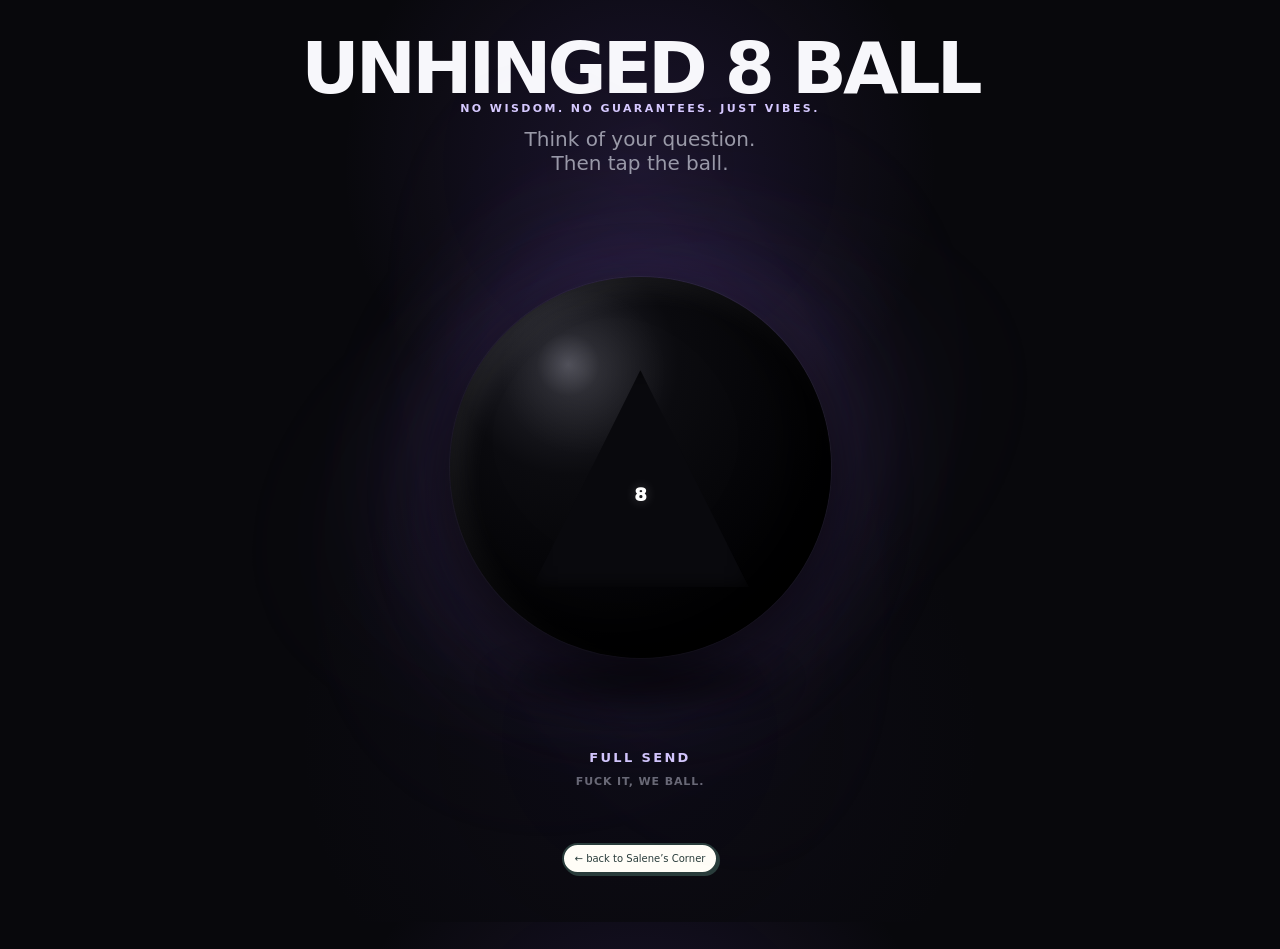
==== commit 5346bf0d: "Style footer home navigation" ====
--- a/index.html
+++ b/index.html
@@ -396,8 +396,8 @@
     text-align: center;
   }
 
-  .salene-home-link { display: inline-block; margin-top: 9px; color: var(--accent2); text-decoration: none; }
-  .salene-home-link:hover, .salene-home-link:focus-visible { text-decoration: underline; outline: none; }
+  .salene-home-link { display: inline-block; margin-top: 12px; padding: 8px 11px; border: 2px solid #293c3b; border-radius: 999px; background: #fffdf7; color: #293c3b; box-shadow: 2px 2px 0 #293c3b; font-size: 10px; text-decoration: none; }
+  .salene-home-link:hover, .salene-home-link:focus-visible { background: #ffe477; text-decoration: none; outline: 2px solid #293c3b; outline-offset: 2px; }
 
   @media (max-width: 560px) {
     .answer {
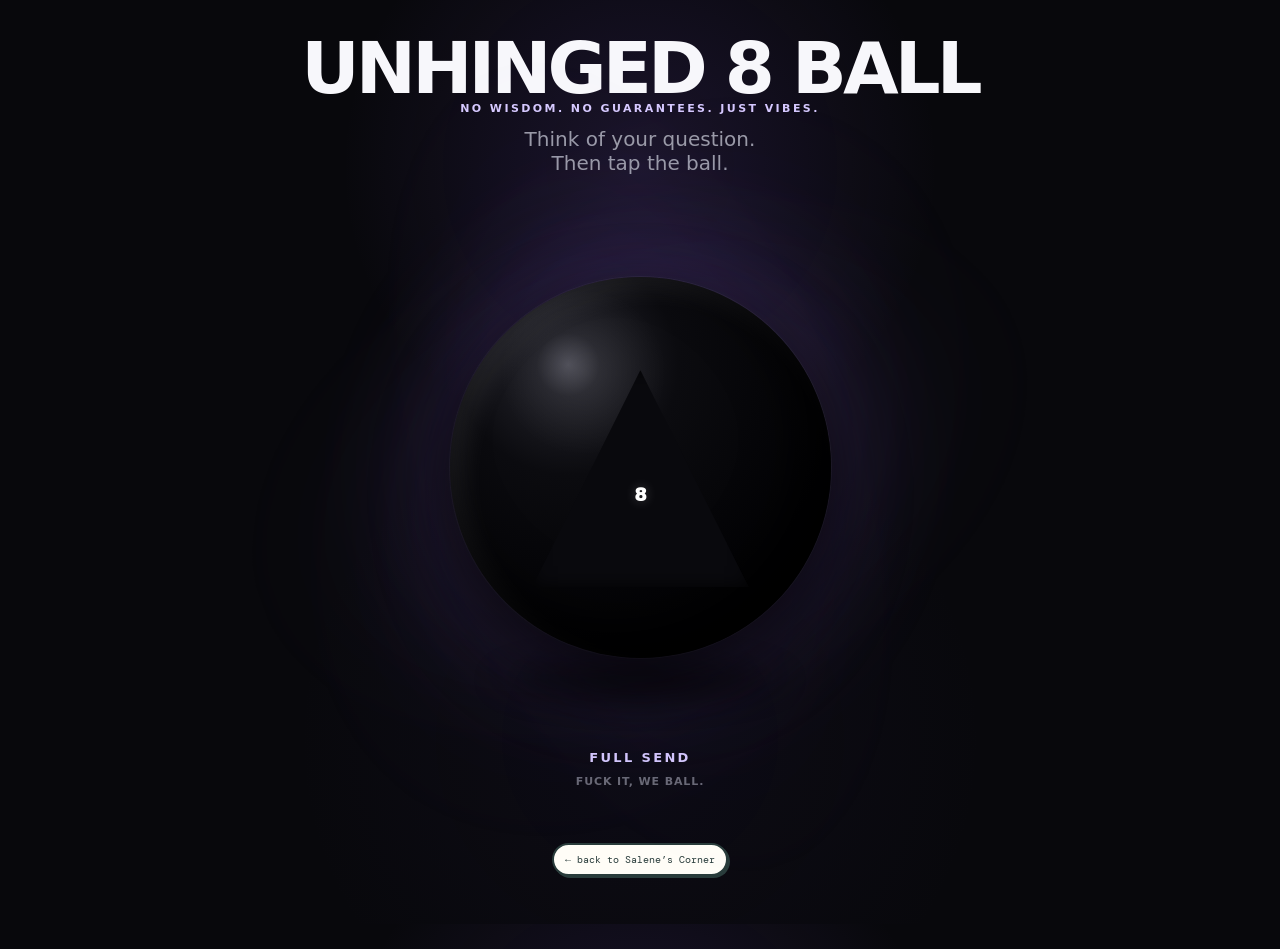
==== commit f2f2306a: "Match shared navigation button" ====
--- a/index.html
+++ b/index.html
@@ -6,6 +6,7 @@
 <title>Unhinged 8 Ball | Think It. Tap It. Ball.</title>
 <meta name="description" content="Think of your question. Tap the Unhinged 8 Ball. Accept your fate.">
 <style>
+  @import url('https://fonts.googleapis.com/css2?family=DM+Mono&display=swap');
   * { box-sizing: border-box; }
 
   :root {
@@ -396,7 +397,7 @@
     text-align: center;
   }
 
-  .salene-home-link { display: inline-block; margin-top: 12px; padding: 8px 11px; border: 2px solid #293c3b; border-radius: 999px; background: #fffdf7; color: #293c3b; box-shadow: 2px 2px 0 #293c3b; font-size: 10px; text-decoration: none; }
+  .salene-home-link { display: inline-block; margin-top: 12px; padding: 8px 11px; border: 2px solid #293c3b; border-radius: 999px; background: #fffdf7; color: #293c3b; box-shadow: 2px 2px 0 #293c3b; font: 10px "DM Mono", monospace; text-decoration: none; }
   .salene-home-link:hover, .salene-home-link:focus-visible { background: #ffe477; text-decoration: none; outline: 2px solid #293c3b; outline-offset: 2px; }
 
   @media (max-width: 560px) {
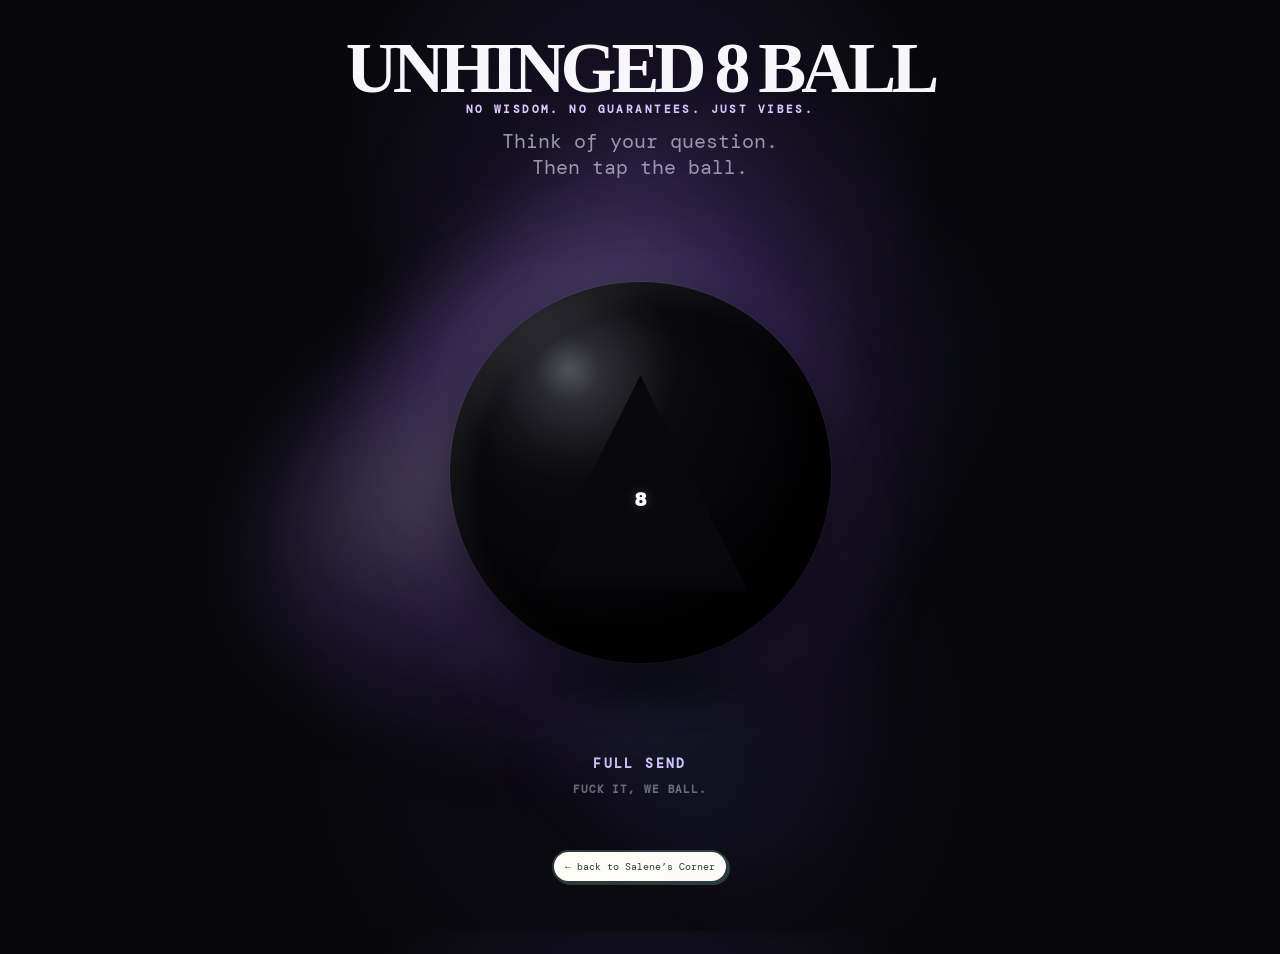
==== commit 9f123120: "Enhance 8 Ball fog and typography" ====
--- a/index.html
+++ b/index.html
@@ -726,6 +726,12 @@
     }
   }
 
+  @import url('https://fonts.googleapis.com/css2?family=DM+Mono&family=Fraunces:opsz,wght@9..144,700&display=swap');
+  h1 { font-family: Fraunces, Georgia, serif; letter-spacing: -.07em; }
+  .eyebrow, .tagline, .tap-prompt, .status, .footer { font-family: "DM Mono", monospace; }
+  .fog{opacity:.34;filter:blur(32px);background:radial-gradient(ellipse at 30% 40%,rgba(238,221,255,.7) 0%,rgba(158,104,255,.38) 28%,rgba(73,38,133,.18) 54%,transparent 72%);}
+  .fog-b{opacity:.24;mix-blend-mode:color-dodge}.fog-c{opacity:.2;background:radial-gradient(ellipse at 70% 62%,rgba(111,235,255,.28),rgba(132,69,231,.26) 36%,transparent 70%)}
+  .ball-stage.active .fog{opacity:1;filter:blur(19px)}
 </style>
 </head>
 <body>
@@ -1109,6 +1115,9 @@
   answer.classList.remove("reveal", "long", "very-long");
   answer.style.opacity = "0";
   glow.classList.remove("pulse");
+  // Reset the fog state so every click gives desktop users a fresh visible gust.
+  stage.classList.remove("active");
+  void stage.offsetWidth;
   stage.classList.add("active");
   ball.classList.remove("shaking");
   stage.classList.remove("flash");
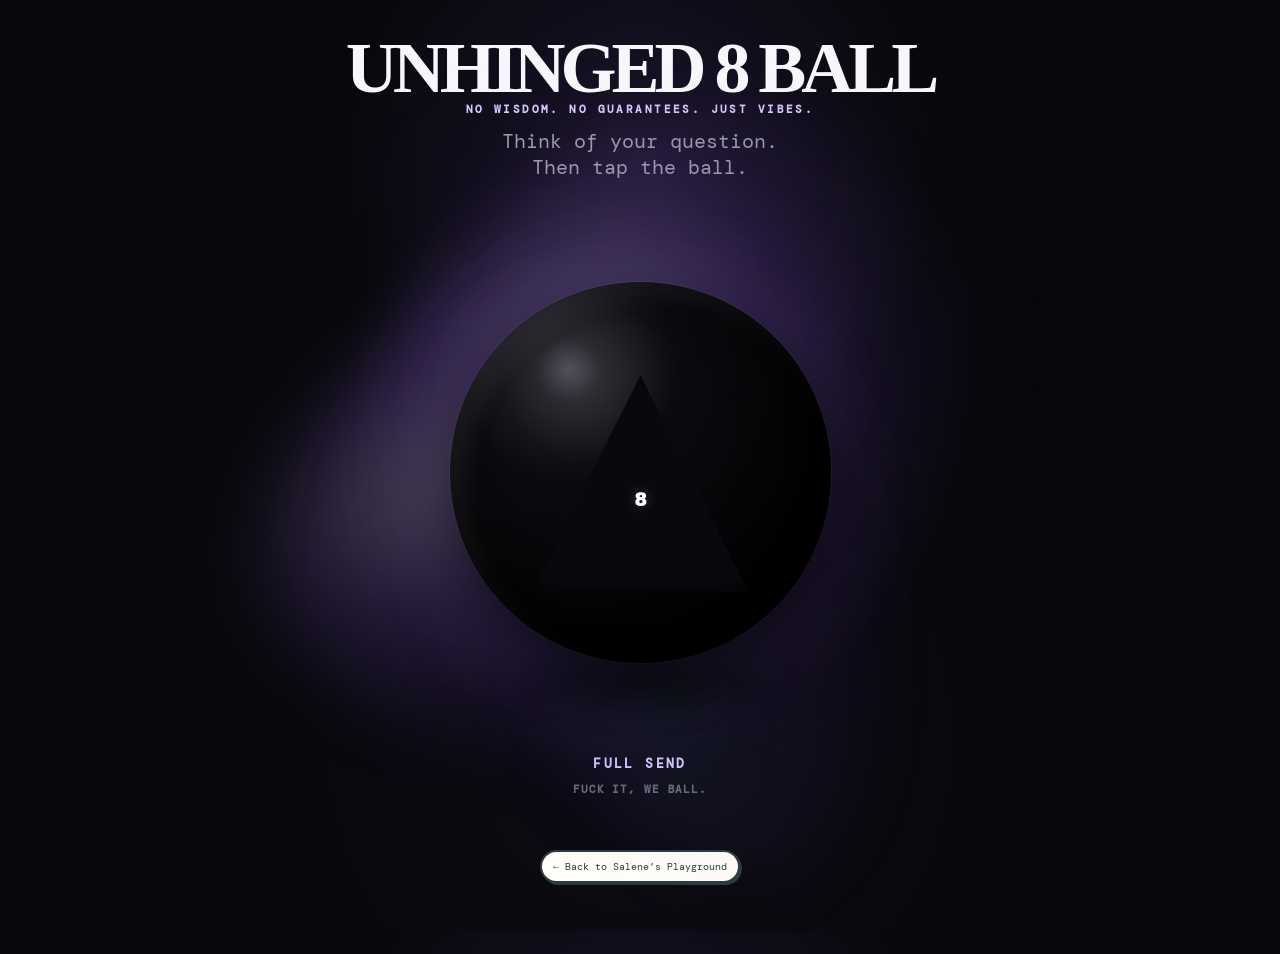
==== commit 3393a2ff: "Rename return links to Salene's Playground" ====
--- a/index.html
+++ b/index.html
@@ -763,7 +763,7 @@
 
   <div class="tap-prompt" id="tapPrompt">FULL SEND</div>
   <div class="status" id="status">FUCK IT, WE BALL.</div>
-  <footer class="footer"><a class="salene-home-link" href="https://saleney.github.io/">← back to Salene’s Corner</a></footer>
+  <footer class="footer"><a class="salene-home-link" href="https://saleney.github.io/">← Back to Salene’s Playground</a></footer>
 
 </main>
 
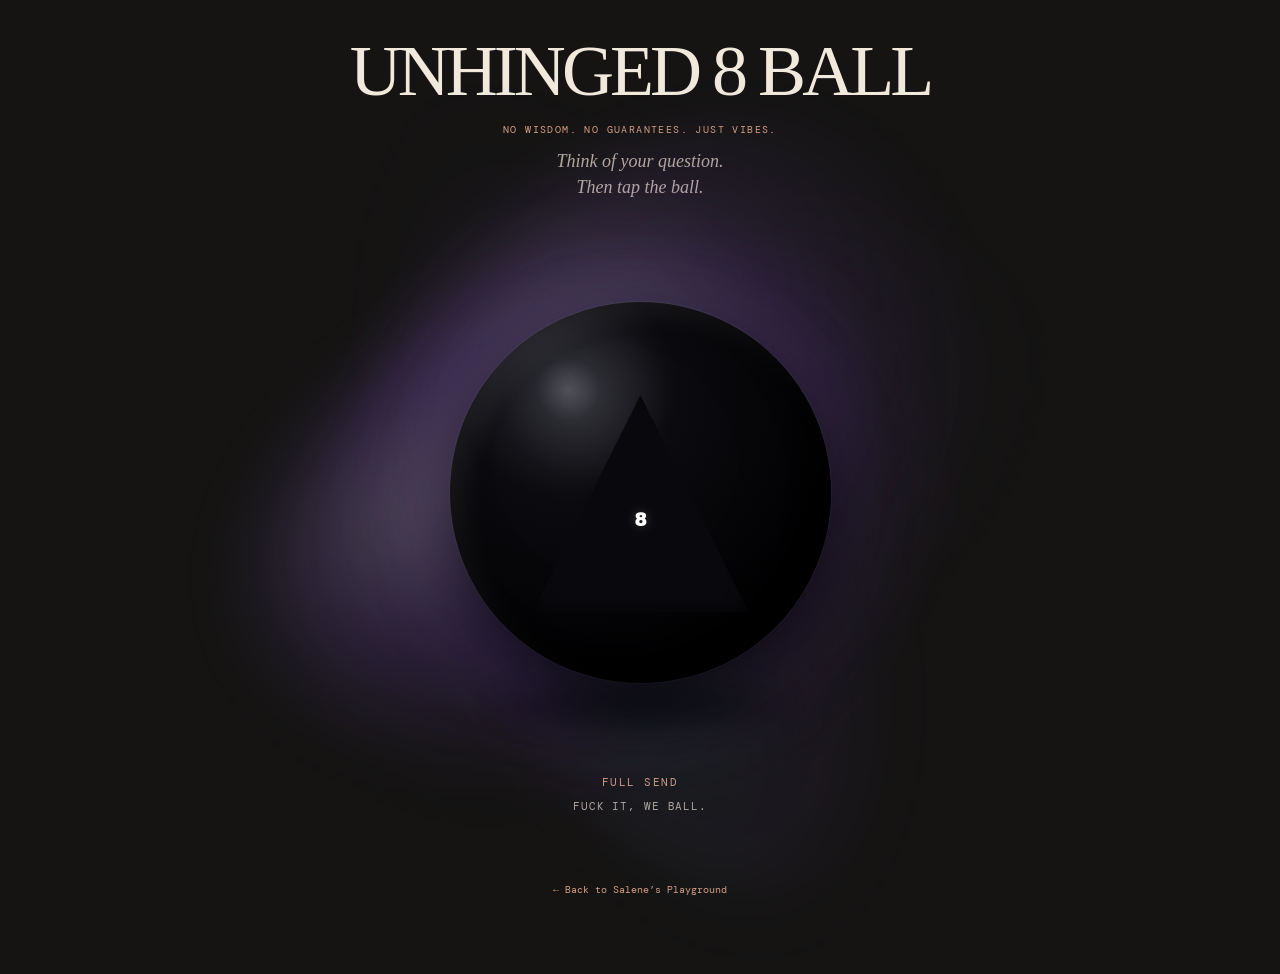
==== commit 45dfb724: "Give the oracle a restrained night-edition editorial frame" ====
--- a/index.html
+++ b/index.html
@@ -732,6 +732,19 @@
   .fog{opacity:.34;filter:blur(32px);background:radial-gradient(ellipse at 30% 40%,rgba(238,221,255,.7) 0%,rgba(158,104,255,.38) 28%,rgba(73,38,133,.18) 54%,transparent 72%);}
   .fog-b{opacity:.24;mix-blend-mode:color-dodge}.fog-c{opacity:.2;background:radial-gradient(ellipse at 70% 62%,rgba(111,235,255,.28),rgba(132,69,231,.26) 36%,transparent 70%)}
   .ball-stage.active .fog{opacity:1;filter:blur(19px)}
+
+  /* A night edition: paper typography around the original oracle. */
+  :root { --bg: #151413; --text: #f0e9dc; --muted: #b3aa9c; --accent2: #d5a083; }
+  html, body { background: var(--bg); }
+  .app { overflow-x: clip; }
+  h1 { font-family: Georgia, serif; font-weight: 400; letter-spacing: -.055em; line-height: 1.04; }
+  .eyebrow { margin-top: 14px; font-size: 10px; font-weight: 400; letter-spacing: .14em; }
+  .tagline { font-family: Georgia, serif; font-style: italic; font-size: 18px; line-height: 1.45; }
+  .tap-prompt { color: #d5a083; font-weight: 400; font-size: 11px; letter-spacing: .14em; }
+  .status, .footer { color: #b3aa9c; font-weight: 400; }
+  .salene-home-link { min-height: 44px; display: inline-flex; align-items: center; background: none; color: #d5a083; border: 0; border-radius: 0; box-shadow: none; padding: 8px 0; }
+  .salene-home-link:hover, .salene-home-link:focus-visible { background: none; color: #f0e9dc; text-decoration: underline; outline-color: #d5a083; }
+  .ball-stage:focus-visible { outline: 1px solid #d5a083; outline-offset: -16px; }
 </style>
 </head>
 <body>
@@ -742,7 +755,7 @@
     <p class="tagline">Think of your question.<br>Then tap the ball.</p>
   </header>
 
-  <section class="ball-stage" id="ballStage" aria-label="Tap the 8 Ball">
+  <section class="ball-stage" id="ballStage" role="button" tabindex="0" aria-label="Tap the 8 Ball">
     <div class="fog fog-a"></div>
     <div class="fog fog-b"></div>
     <div class="fog fog-c"></div>
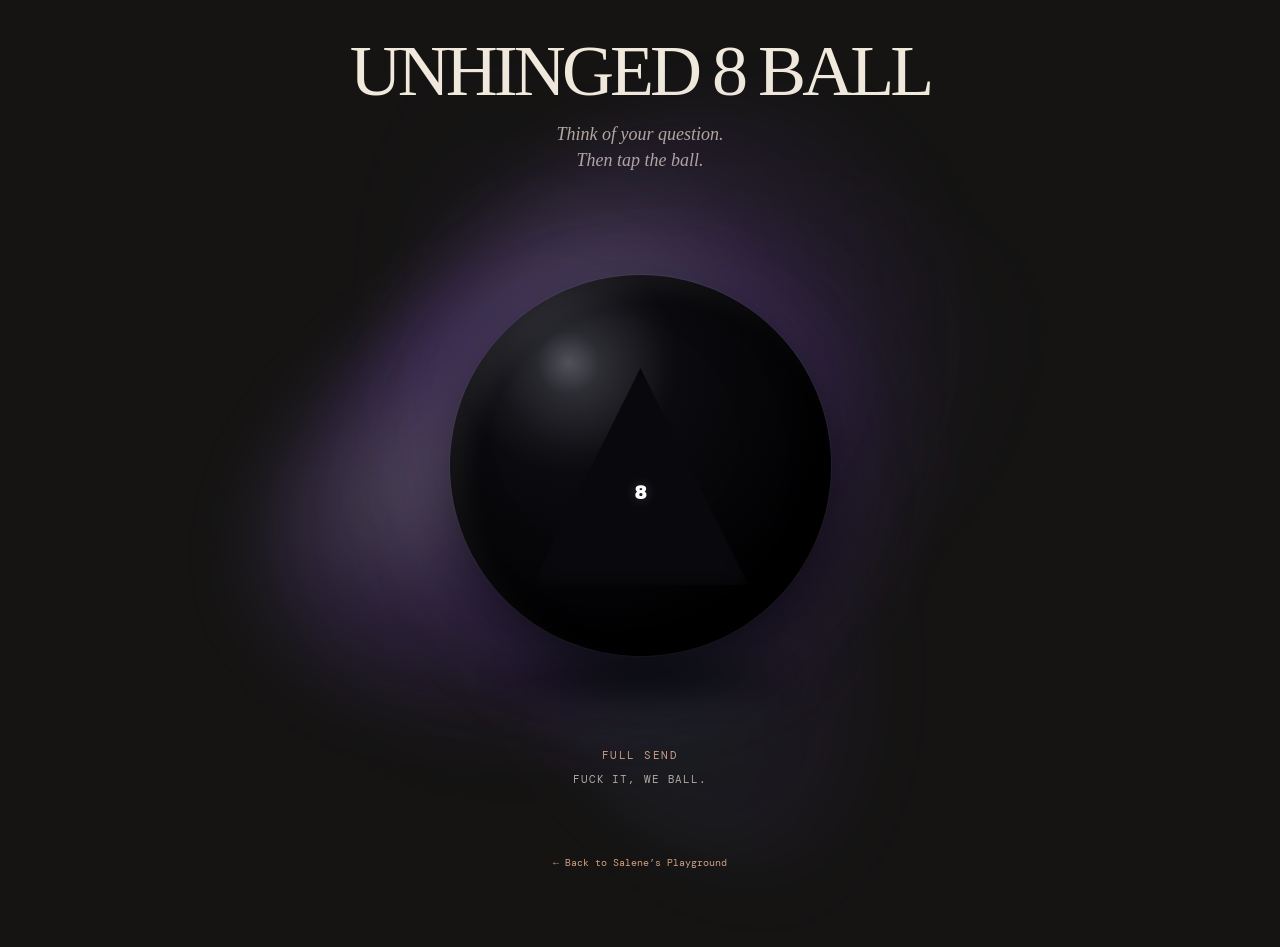
==== commit e04196a5: "Remove redundant 8 Ball atmosphere tagline" ====
--- a/index.html
+++ b/index.html
@@ -751,7 +751,6 @@
 <main class="app">
   <header>
     <h1>UNHINGED 8 BALL</h1>
-    <div class="eyebrow">NO WISDOM. NO GUARANTEES. JUST VIBES.</div>
     <p class="tagline">Think of your question.<br>Then tap the ball.</p>
   </header>
 
